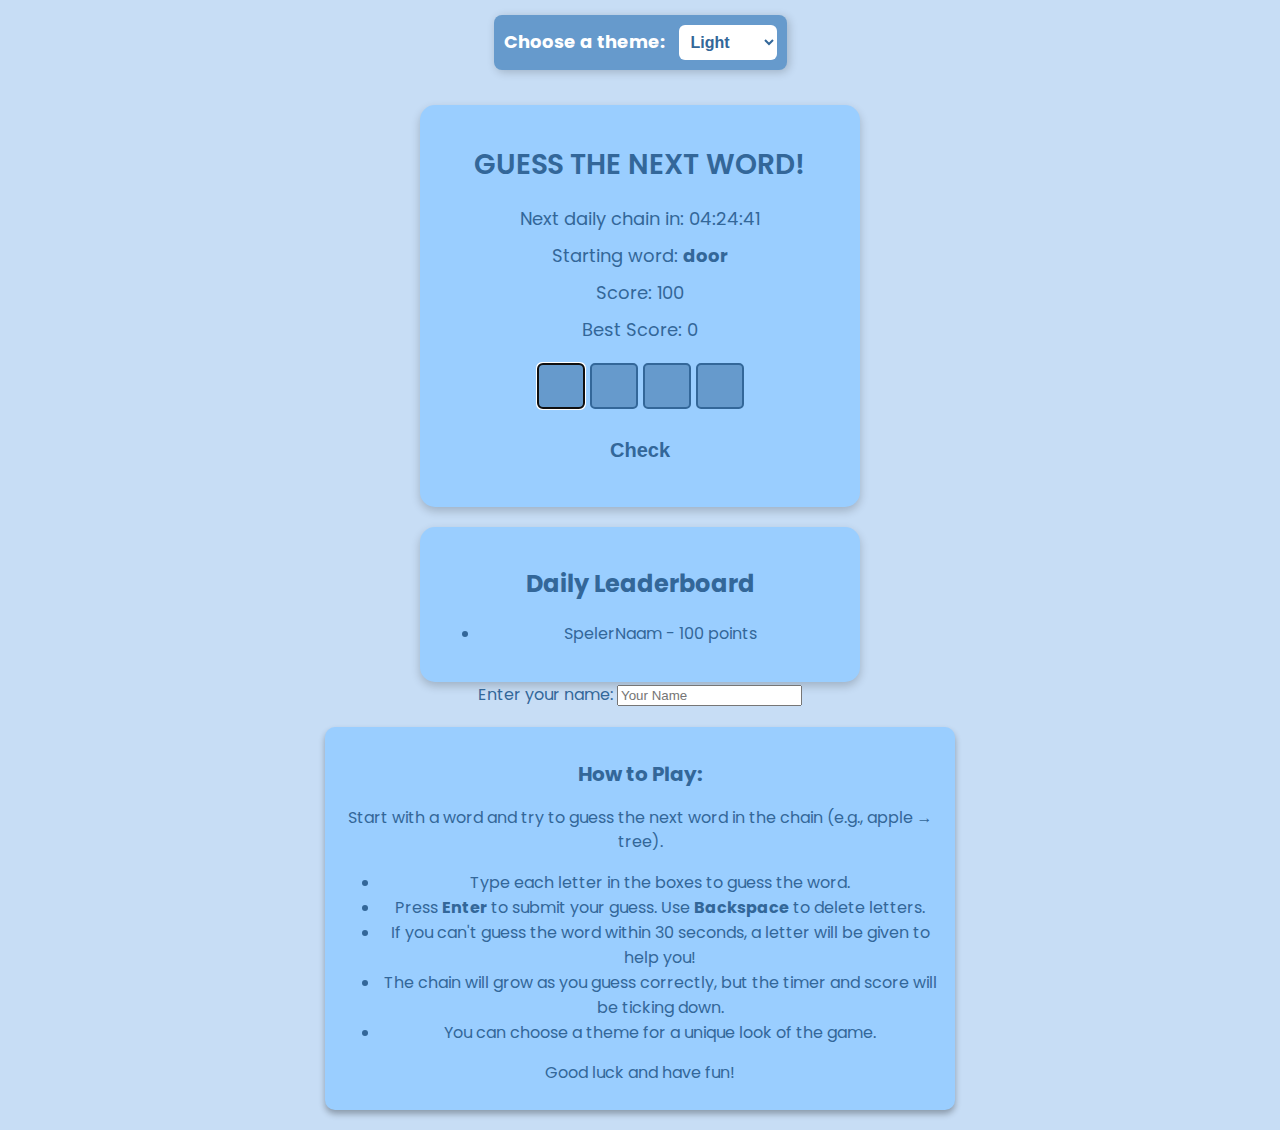
==== index.html @ 250a22d8 "Update index.html" ====
<!DOCTYPE html>
<html lang="en">
<head>
    <!-- Google Analytics -->
<script async src="https://www.googletagmanager.com/gtag/js?id=G-YS5YRS7KCM"></script>
<script>
    window.dataLayer = window.dataLayer || [];
    function gtag(){dataLayer.push(arguments);}
    gtag('js', new Date());
    gtag('config', 'G-YS5YRS7KCM');
</script>
    <meta charset="UTF-8">
    <meta name="viewport" content="width=device-width, initial-scale=1.0">
    <title>ChainItUp - Word Guessing Game</title>
    <link rel="stylesheet" href="style.css">
    <title>Chain Word Guessing Game - Play Now!</title>
    <meta name="description" content="Play the best chain word guessing game! Start with a word and guess the next related word. Can you complete the chain?">
    <meta name="keywords" content="word guessing game, chain words, word challenge, fun word game">
</head>
<body>

    <div class="theme-selector">
    <label for="theme">Choose a theme:</label>
    <select id="theme" onchange="changeTheme()">
        <option value="light">Light</option>
        <option value="dark">Dark</option>
        <option value="colorful">Colorful</option>
    </select>
</div>


    <!-- Game Section -->
    <div class="container" id="gameContainer">
        <h1>Guess the next word!</h1>
        <p>Next daily chain in: <span id="dailyTimer">--:--:--</span></p>
        <p>Starting word: <strong id="currentWord"></strong></p>
        
        <!-- Score Display -->
        <p>Score: <span id="score">100</span></p> <!-- Score wordt hier getoond -->
        <p>Best Score: <span id="bestScore">0</span></p> <!-- Best Score wordt hier getoond -->

        <div id="inputContainer"></div>  <!-- Letter boxes will be generated here -->
        
        <button onclick="checkAnswer()">Check</button>
        <p id="feedback"></p>
    </div>

    <div class="container hidden" id="winScreen">
        <h1>🎉 You Won! 🎉</h1>
        <p>Congratulations! You completed the word chain.</p>
        <button onclick="restartGame()">Play Again</button>
    </div>

    <div class="container" id="leaderboardContainer">
    <h2>Daily Leaderboard</h2>
    <ul id="leaderboardList">
        <!-- Lijst van topscores wordt hier geladen -->
    </ul>
    </div>

    <div id="nameInputContainer">
    <label for="playerName">Enter your name:</label>
    <input type="text" id="playerName" placeholder="Your Name" />
    </div>

    <!-- Info Section at the bottom -->
    <div class="info-board">
    <h2>How to Play:</h2>
    <p>Start with a word and try to guess the next word in the chain (e.g., apple → tree).</p>
    <ul>
        <li>Type each letter in the boxes to guess the word.</li>
        <li>Press <strong>Enter</strong> to submit your guess. Use <strong>Backspace</strong> to delete letters.</li>
        <li>If you can't guess the word within 30 seconds, a letter will be given to help you!</li>
        <li>The chain will grow as you guess correctly, but the timer and score will be ticking down.</li>
        <li>You can choose a theme for a unique look of the game.</li>
    </ul>
    <p>Good luck and have fun!</p>
</div>


    <script src="script.js"></script>
</body>
</html>
---- style.css ----
@import url('https://fonts.googleapis.com/css2?family=Poppins:wght@400;600&display=swap');

body {
    font-family: 'Poppins', sans-serif;
    text-align: center;
    background-color: #C7DDF5;
    margin: 0;
    padding: 0;
    color: #336799;
    display: flex;
    flex-direction: column;
    min-height: 100vh;
}

#scoreBoard {
    background-color: #336799;
    color: #fff;
    padding: 10px 0;
}

.container {
    margin-top: 20px;
    background: #9ACEFF;
    padding: 20px;
    width: 80%;
    max-width: 400px;
    margin-left: auto;
    margin-right: auto;
    box-shadow: 0px 4px 10px rgba(0, 0, 0, 0.2);
    border-radius: 15px;
    text-align: center;
    flex-grow: 1;
}

.hidden {
    display: none;
}

h1 {
    font-size: 28px;
    font-weight: 600;
    text-transform: uppercase;
    color: #336799;
}

p {
    font-size: 18px;
    margin: 10px 0;
}

#inputContainer {
    display: flex;
    justify-content: center;
    gap: 5px;
    margin: 20px 0;
}

.letter-box {
    width: 40px;
    height: 40px;
    font-size: 24px;
    text-align: center;
    border: 2px solid #336799;
    background-color: #669ACC;
    color: #336799;
    font-weight: bold;
    border-radius: 5px;
    text-transform: uppercase;
}

/* 🎁 Stijl voor hintletters (vergrendeld) */
.hint-letter {
    background-color: #e75858; /* Donkergrijze achtergrond */
    color: white; /* Witte tekst */
    font-weight: bold;
    border: 2px solid #444; /* Donkerdere rand */
    cursor: not-allowed; /* Verandert de cursor zodat duidelijk is dat het niet bewerkt kan worden */
}

/* Knopstijl */
button {
    font-size: 20px;
    padding: 10px 20px;
    border-radius: 5px;
    border: none;
    background-color: #9ACEFF;
    color: #336799;
    font-weight: bold;
    cursor: pointer;
    transition: 0.3s;
}

button:hover {
    background-color: #669ACC;
}

#feedback {
    font-size: 22px;
    font-weight: bold;
    margin-top: 15px;
    color: #336799;
}

/* 🎉 Animatie voor correcte antwoorden */
.correct {
    animation: correctAnim 0.5s ease-in-out;
}

@keyframes correctAnim {
    0% { transform: scale(1); }
    50% { transform: scale(1.1); }
    100% { transform: scale(1); }
}

/* ❌ Animatie voor foute antwoorden */
.wrong {
    animation: shake 0.3s ease-in-out;
}

@keyframes shake {
    0% { transform: translateX(0); }
    25% { transform: translateX(-5px); }
    50% { transform: translateX(5px); }
    75% { transform: translateX(-5px); }
    100% { transform: translateX(0); }
}

/* Info-bord onderaan */
.info-board {
    background: #9ACEFF;
    color: #336799;
    padding: 15px;
    margin: 20px auto;
    width: 80%;
    max-width: 600px;
    border-radius: 10px;
    box-shadow: 0 4px 6px rgba(0, 0, 0, 0.3);
    font-size: 16px;
    position: relative;
    bottom: 0;
}

.info-board h2 {
    font-size: 20px;
    font-weight: bold;
}

.info-board p {
    font-size: 16px;
    line-height: 1.5;
}

/* Thema selector */
.theme-selector {
    margin: 10px;
    text-align: center;
}

.theme-selector select {
    font-size: 16px;
    padding: 5px;
    border-radius: 5px;
    border: 1px solid #336799;
}

/* Thema selector */
.theme-selector {
    margin: 10px;
    text-align: center;
}

.theme-selector select {
    font-size: 16px;
    padding: 5px;
    border-radius: 5px;
    border: 1px solid #336799;
}

/* Licht thema (standaard) */
body.light-theme {
    background-color: #C7DDF5;
    color: #336799;
}

body.light-theme .container {
    background: #9ACEFF;
}

/* Donker thema */
body.dark-theme {
    background-color: #1A1A2E;
    color: #EAEAEA;
}

body.dark-theme .container {
    background: #16213E;
    color: #EAEAEA;
}

/* Kleurrijk thema */
body.colorful-theme {
    background: linear-gradient(45deg, #FF6B6B, #6BFF95, #6B95FF);
    color: white;
}

body.colorful-theme .container {
    background: rgba(255, 255, 255, 0.2);
    backdrop-filter: blur(5px);
    border: 2px solid white;
}

/* Thema selector - mooiere stijl */
.theme-selector {
    margin: 15px auto;
    text-align: center;
    background: #669ACC;
    padding: 10px;
    width: fit-content;
    border-radius: 8px;
    box-shadow: 2px 2px 10px rgba(0, 0, 0, 0.2);
}

.theme-selector label {
    font-size: 18px;
    font-weight: bold;
    color: white;
    margin-right: 10px;
}

.theme-selector select {
    font-size: 16px;
    padding: 8px;
    border-radius: 6px;
    border: none;
    background: white;
    color: #336799;
    font-weight: bold;
    cursor: pointer;
    transition: 0.3s;
}

.theme-selector select:hover {
    background: #ddd;
}
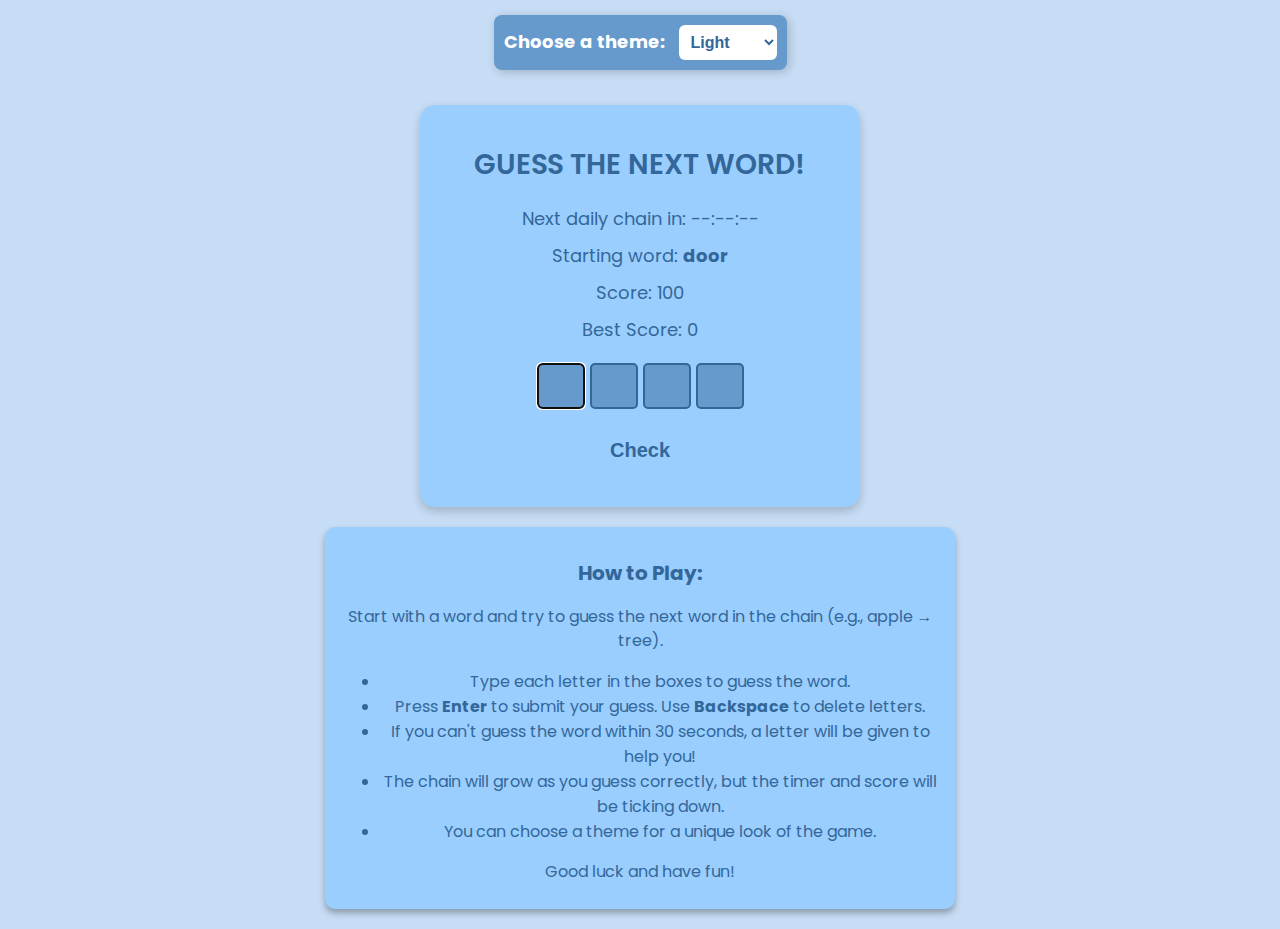
==== commit 8d656b32: "Update index.html" ====
--- a/index.html
+++ b/index.html
@@ -52,18 +52,7 @@
         <p>Congratulations! You completed the word chain.</p>
         <button onclick="restartGame()">Play Again</button>
     </div>
-
-    <div class="container" id="leaderboardContainer">
-    <h2>Daily Leaderboard</h2>
-    <ul id="leaderboardList">
-        <!-- Lijst van topscores wordt hier geladen -->
-    </ul>
-    </div>
-
-    <div id="nameInputContainer">
-    <label for="playerName">Enter your name:</label>
-    <input type="text" id="playerName" placeholder="Your Name" />
-    </div>
+    
 
     <!-- Info Section at the bottom -->
     <div class="info-board">
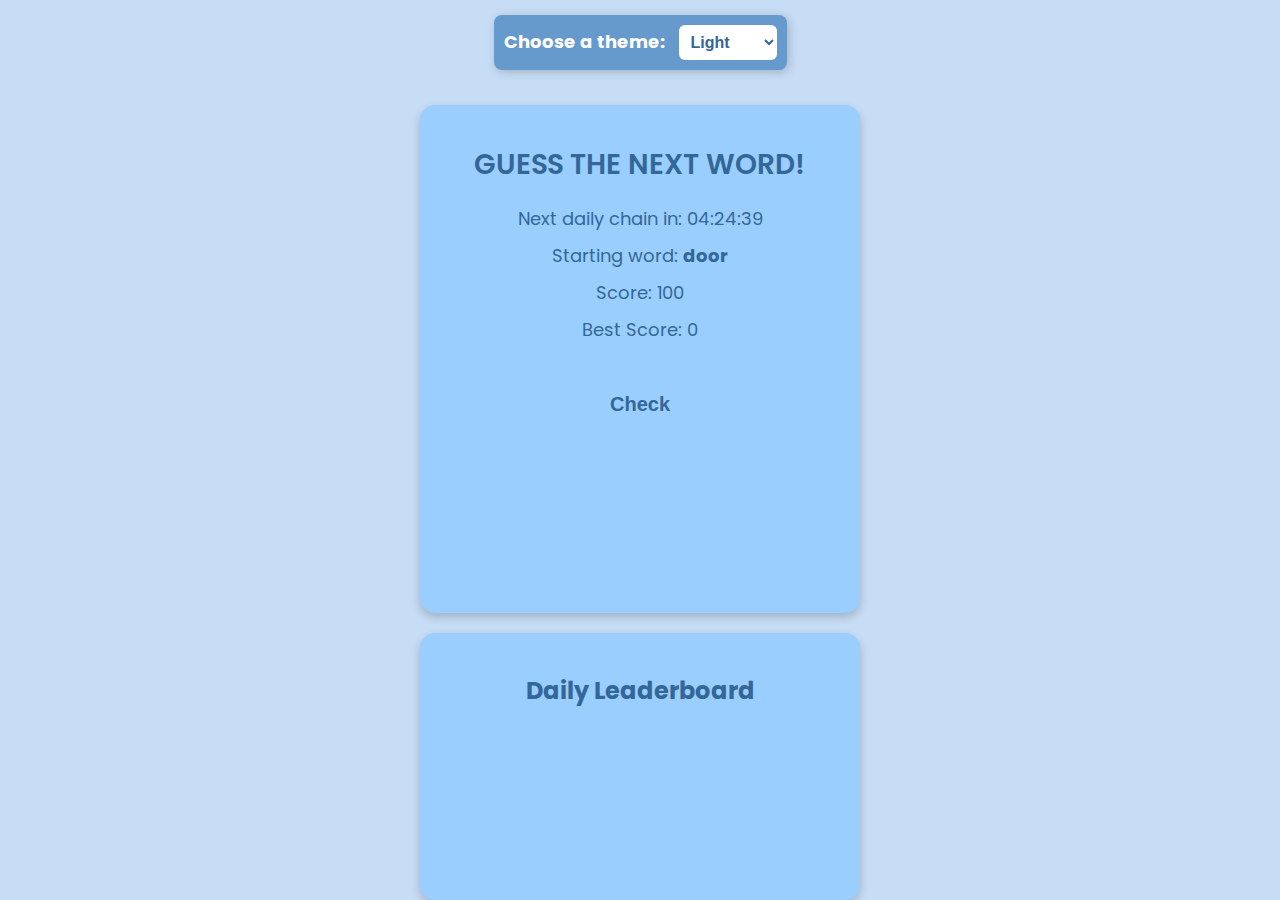
==== commit f81c4aca: "Update index.html" ====
--- a/index.html
+++ b/index.html
@@ -1,35 +1,21 @@
-
-
 <!DOCTYPE html>
 <html lang="en">
 <head>
-    <!-- Google Analytics -->
-<script async src="https://www.googletagmanager.com/gtag/js?id=G-YS5YRS7KCM"></script>
-<script>
-    window.dataLayer = window.dataLayer || [];
-    function gtag(){dataLayer.push(arguments);}
-    gtag('js', new Date());
-    gtag('config', 'G-YS5YRS7KCM');
-</script>
     <meta charset="UTF-8">
     <meta name="viewport" content="width=device-width, initial-scale=1.0">
     <title>ChainItUp - Word Guessing Game</title>
     <link rel="stylesheet" href="style.css">
-    <title>Chain Word Guessing Game - Play Now!</title>
-    <meta name="description" content="Play the best chain word guessing game! Start with a word and guess the next related word. Can you complete the chain?">
-    <meta name="keywords" content="word guessing game, chain words, word challenge, fun word game">
 </head>
 <body>
 
     <div class="theme-selector">
-    <label for="theme">Choose a theme:</label>
-    <select id="theme" onchange="changeTheme()">
-        <option value="light">Light</option>
-        <option value="dark">Dark</option>
-        <option value="colorful">Colorful</option>
-    </select>
-</div>
-
+        <label for="theme">Choose a theme:</label>
+        <select id="theme" onchange="changeTheme()">
+            <option value="light">Light</option>
+            <option value="dark">Dark</option>
+            <option value="colorful">Colorful</option>
+        </select>
+    </div>
 
     <!-- Game Section -->
     <div class="container" id="gameContainer">
@@ -38,36 +24,24 @@
         <p>Starting word: <strong id="currentWord"></strong></p>
         
         <!-- Score Display -->
-        <p>Score: <span id="score">100</span></p> <!-- Score wordt hier getoond -->
-        <p>Best Score: <span id="bestScore">0</span></p> <!-- Best Score wordt hier getoond -->
+        <p>Score: <span id="score">100</span></p>
+        <p>Best Score: <span id="bestScore">0</span></p>
 
-        <div id="inputContainer"></div>  <!-- Letter boxes will be generated here -->
+        <div id="inputContainer"></div>
         
         <button onclick="checkAnswer()">Check</button>
         <p id="feedback"></p>
     </div>
 
+    <!-- Win Screen -->
     <div class="container hidden" id="winScreen">
         <h1>🎉 You Won! 🎉</h1>
         <p>Congratulations! You completed the word chain.</p>
         <button onclick="restartGame()">Play Again</button>
     </div>
-    
 
-    <!-- Info Section at the bottom -->
-    <div class="info-board">
-    <h2>How to Play:</h2>
-    <p>Start with a word and try to guess the next word in the chain (e.g., apple → tree).</p>
-    <ul>
-        <li>Type each letter in the boxes to guess the word.</li>
-        <li>Press <strong>Enter</strong> to submit your guess. Use <strong>Backspace</strong> to delete letters.</li>
-        <li>If you can't guess the word within 30 seconds, a letter will be given to help you!</li>
-        <li>The chain will grow as you guess correctly, but the timer and score will be ticking down.</li>
-        <li>You can choose a theme for a unique look of the game.</li>
-    </ul>
-    <p>Good luck and have fun!</p>
-</div>
-
+    <!-- Daily Leaderboard -->
+    <div class="container" id="leaderboard"></div>
 
     <script src="script.js"></script>
 </body>
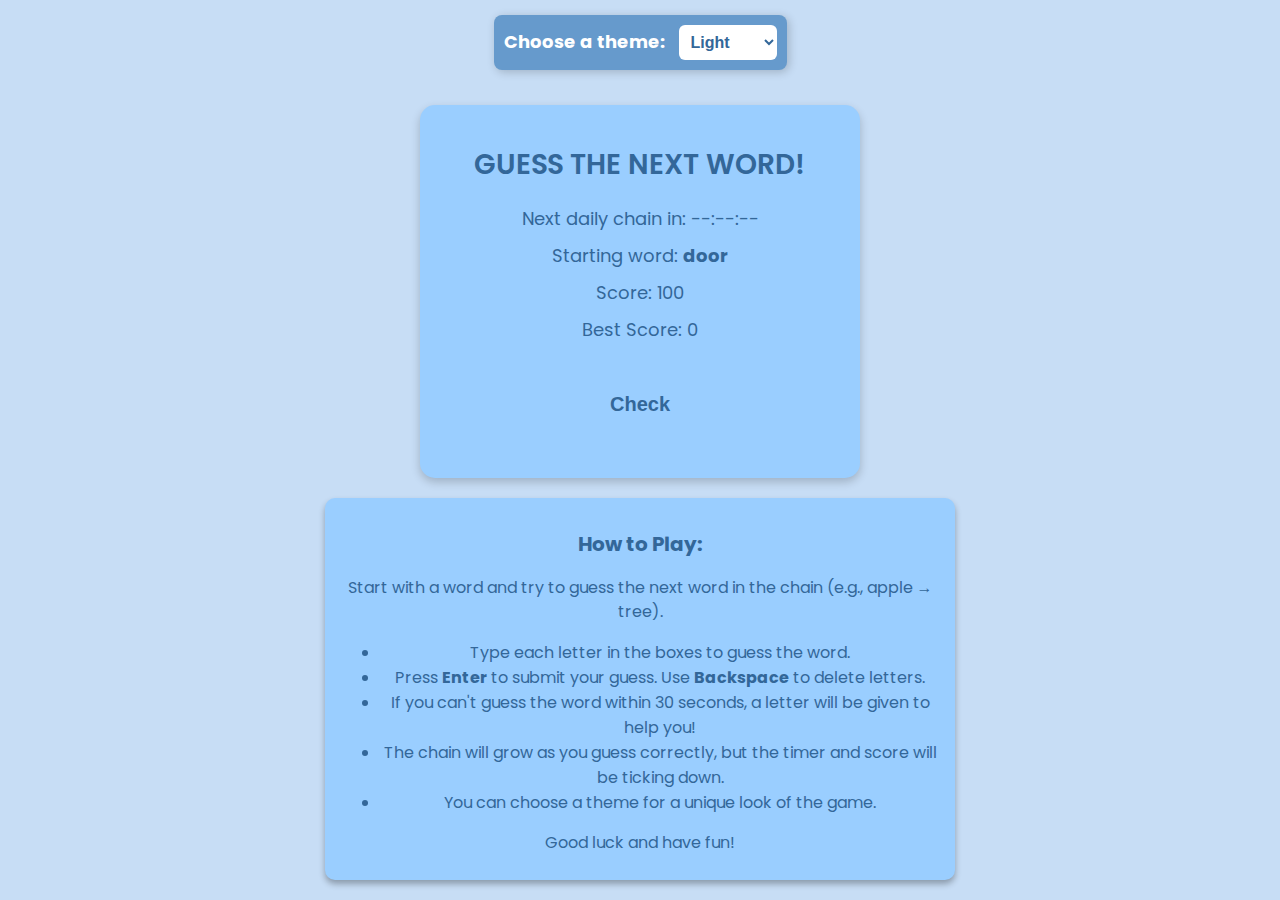
==== commit 7fbe2a91: "Update index.html" ====
--- a/index.html
+++ b/index.html
@@ -1,21 +1,35 @@
+
+
 <!DOCTYPE html>
 <html lang="en">
 <head>
+    <!-- Google Analytics -->
+<script async src="https://www.googletagmanager.com/gtag/js?id=G-YS5YRS7KCM"></script>
+<script>
+    window.dataLayer = window.dataLayer || [];
+    function gtag(){dataLayer.push(arguments);}
+    gtag('js', new Date());
+    gtag('config', 'G-YS5YRS7KCM');
+</script>
     <meta charset="UTF-8">
     <meta name="viewport" content="width=device-width, initial-scale=1.0">
     <title>ChainItUp - Word Guessing Game</title>
     <link rel="stylesheet" href="style.css">
+    <title>Chain Word Guessing Game - Play Now!</title>
+    <meta name="description" content="Play the best chain word guessing game! Start with a word and guess the next related word. Can you complete the chain?">
+    <meta name="keywords" content="word guessing game, chain words, word challenge, fun word game">
 </head>
 <body>
 
     <div class="theme-selector">
-        <label for="theme">Choose a theme:</label>
-        <select id="theme" onchange="changeTheme()">
-            <option value="light">Light</option>
-            <option value="dark">Dark</option>
-            <option value="colorful">Colorful</option>
-        </select>
-    </div>
+    <label for="theme">Choose a theme:</label>
+    <select id="theme" onchange="changeTheme()">
+        <option value="light">Light</option>
+        <option value="dark">Dark</option>
+        <option value="colorful">Colorful</option>
+    </select>
+</div>
+
 
     <!-- Game Section -->
     <div class="container" id="gameContainer">
@@ -24,24 +38,36 @@
         <p>Starting word: <strong id="currentWord"></strong></p>
         
         <!-- Score Display -->
-        <p>Score: <span id="score">100</span></p>
-        <p>Best Score: <span id="bestScore">0</span></p>
+        <p>Score: <span id="score">100</span></p> <!-- Score wordt hier getoond -->
+        <p>Best Score: <span id="bestScore">0</span></p> <!-- Best Score wordt hier getoond -->
 
-        <div id="inputContainer"></div>
+        <div id="inputContainer"></div>  <!-- Letter boxes will be generated here -->
         
         <button onclick="checkAnswer()">Check</button>
         <p id="feedback"></p>
     </div>
 
-    <!-- Win Screen -->
     <div class="container hidden" id="winScreen">
         <h1>🎉 You Won! 🎉</h1>
         <p>Congratulations! You completed the word chain.</p>
         <button onclick="restartGame()">Play Again</button>
     </div>
+    
 
-    <!-- Daily Leaderboard -->
-    <div class="container" id="leaderboard"></div>
+    <!-- Info Section at the bottom -->
+    <div class="info-board">
+    <h2>How to Play:</h2>
+    <p>Start with a word and try to guess the next word in the chain (e.g., apple → tree).</p>
+    <ul>
+        <li>Type each letter in the boxes to guess the word.</li>
+        <li>Press <strong>Enter</strong> to submit your guess. Use <strong>Backspace</strong> to delete letters.</li>
+        <li>If you can't guess the word within 30 seconds, a letter will be given to help you!</li>
+        <li>The chain will grow as you guess correctly, but the timer and score will be ticking down.</li>
+        <li>You can choose a theme for a unique look of the game.</li>
+    </ul>
+    <p>Good luck and have fun!</p>
+</div>
+
 
     <script src="script.js"></script>
 </body>
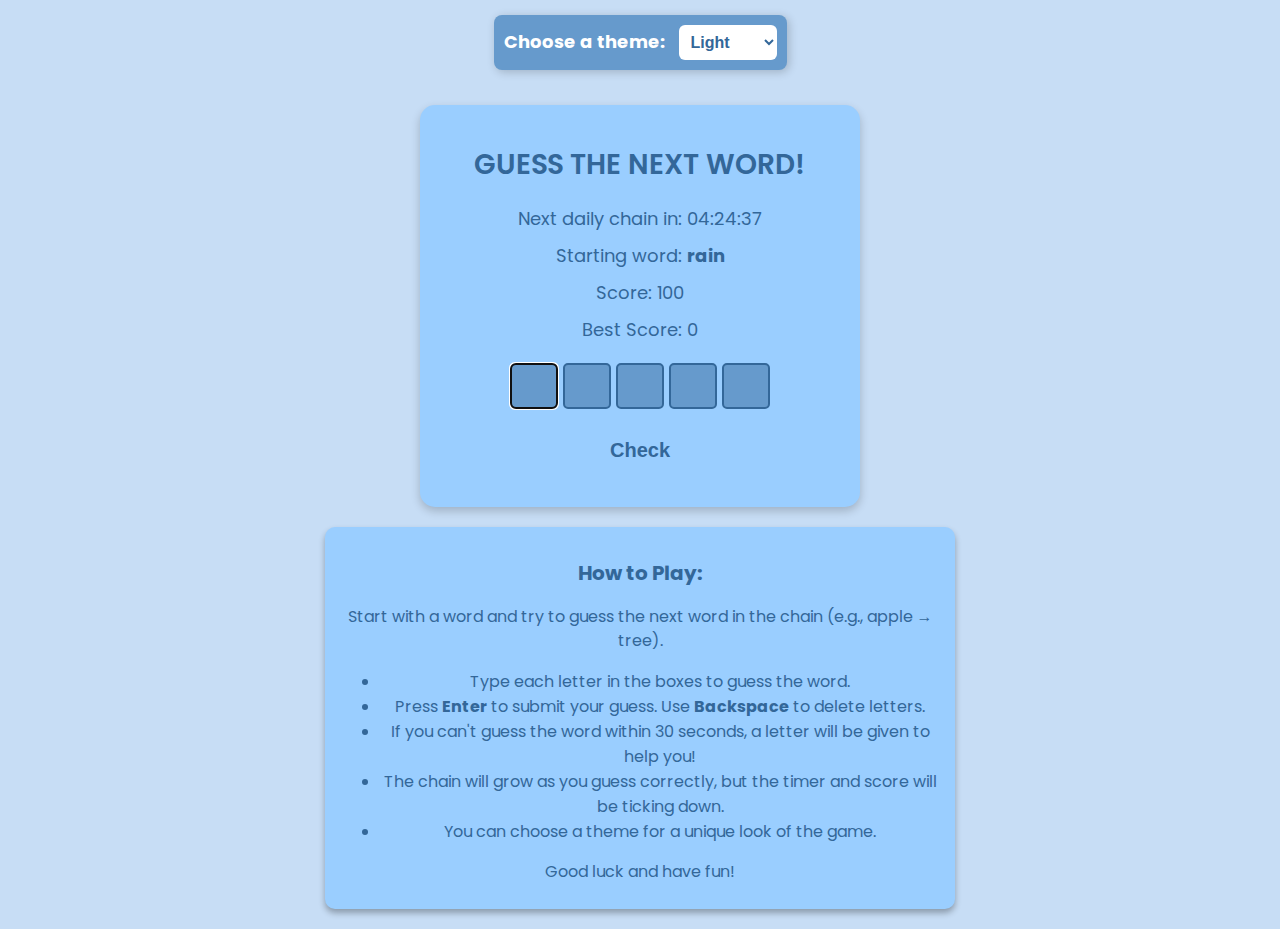
==== commit 4b8e7ba3: "Update index.html" ====
--- a/index.html
+++ b/index.html
@@ -18,6 +18,8 @@
     <title>Chain Word Guessing Game - Play Now!</title>
     <meta name="description" content="Play the best chain word guessing game! Start with a word and guess the next related word. Can you complete the chain?">
     <meta name="keywords" content="word guessing game, chain words, word challenge, fun word game">
+    <script async src="https://pagead2.googlesyndication.com/pagead/js/adsbygoogle.js?client=ca-pub-6760853979180615"
+     crossorigin="anonymous"></script>
 </head>
 <body>
 
--- a/style.css
+++ b/style.css
@@ -71,7 +71,7 @@
 
 /* 🎁 Stijl voor hintletters (vergrendeld) */
 .hint-letter {
-    background-color: #e75858; /* Donkergrijze achtergrond */
+    background-color: #008000; /* Donkergrijze achtergrond */
     color: white; /* Witte tekst */
     font-weight: bold;
     border: 2px solid #444; /* Donkerdere rand */
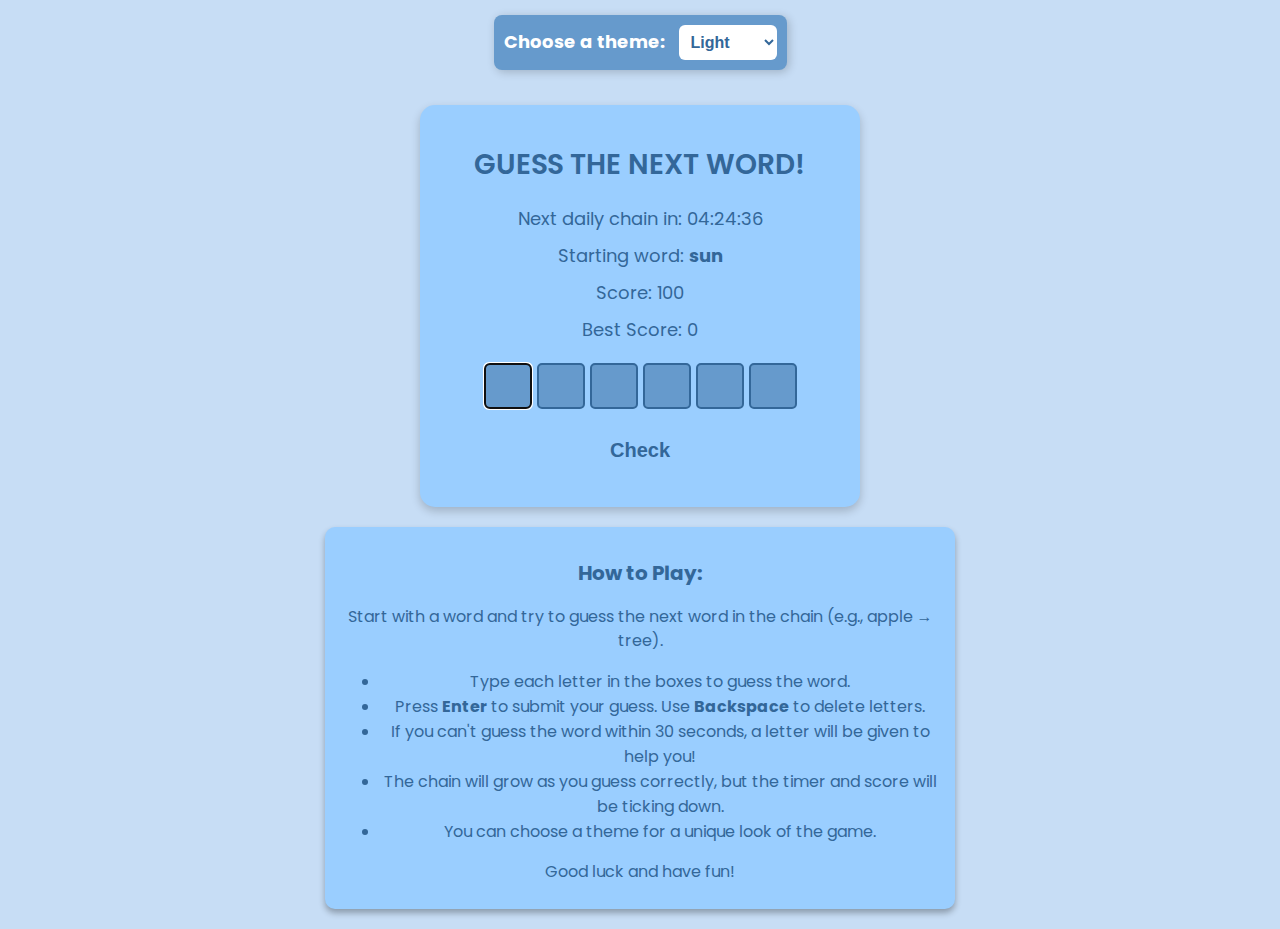
==== commit 80be4a3a: "Update index.html" ====
--- a/index.html
+++ b/index.html
@@ -15,7 +15,6 @@
     <meta name="viewport" content="width=device-width, initial-scale=1.0">
     <title>ChainItUp - Word Guessing Game</title>
     <link rel="stylesheet" href="style.css">
-    <title>Chain Word Guessing Game - Play Now!</title>
     <meta name="description" content="Play the best chain word guessing game! Start with a word and guess the next related word. Can you complete the chain?">
     <meta name="keywords" content="word guessing game, chain words, word challenge, fun word game">
     <script async src="https://pagead2.googlesyndication.com/pagead/js/adsbygoogle.js?client=ca-pub-6760853979180615"
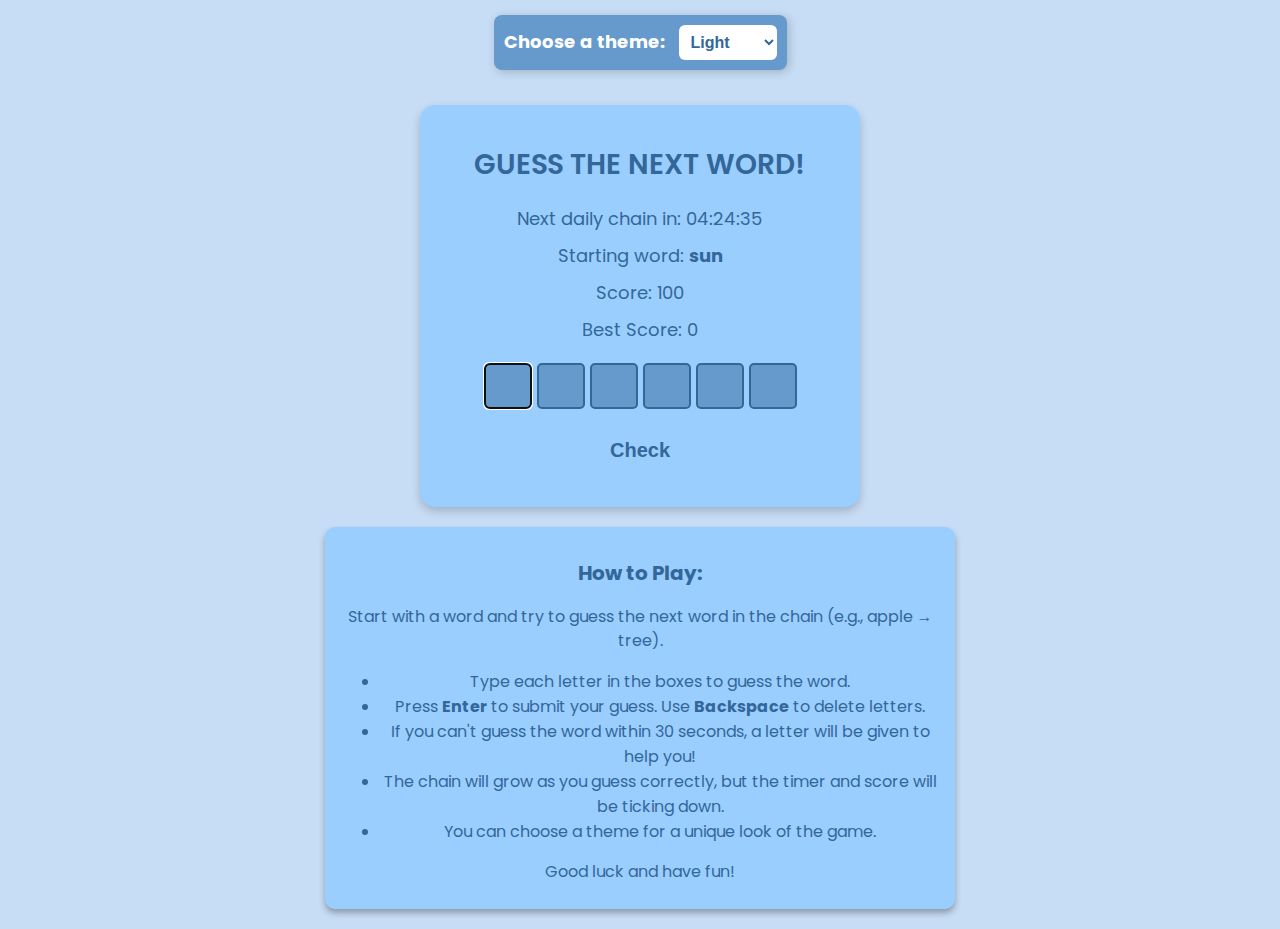
==== commit 36c4e57d: "Update index.html" ====
--- a/index.html
+++ b/index.html
@@ -19,6 +19,7 @@
     <meta name="keywords" content="word guessing game, chain words, word challenge, fun word game">
     <script async src="https://pagead2.googlesyndication.com/pagead/js/adsbygoogle.js?client=ca-pub-6760853979180615"
      crossorigin="anonymous"></script>
+    <link rel="icon" type="image/png" href="favicon.png">
 </head>
 <body>
 
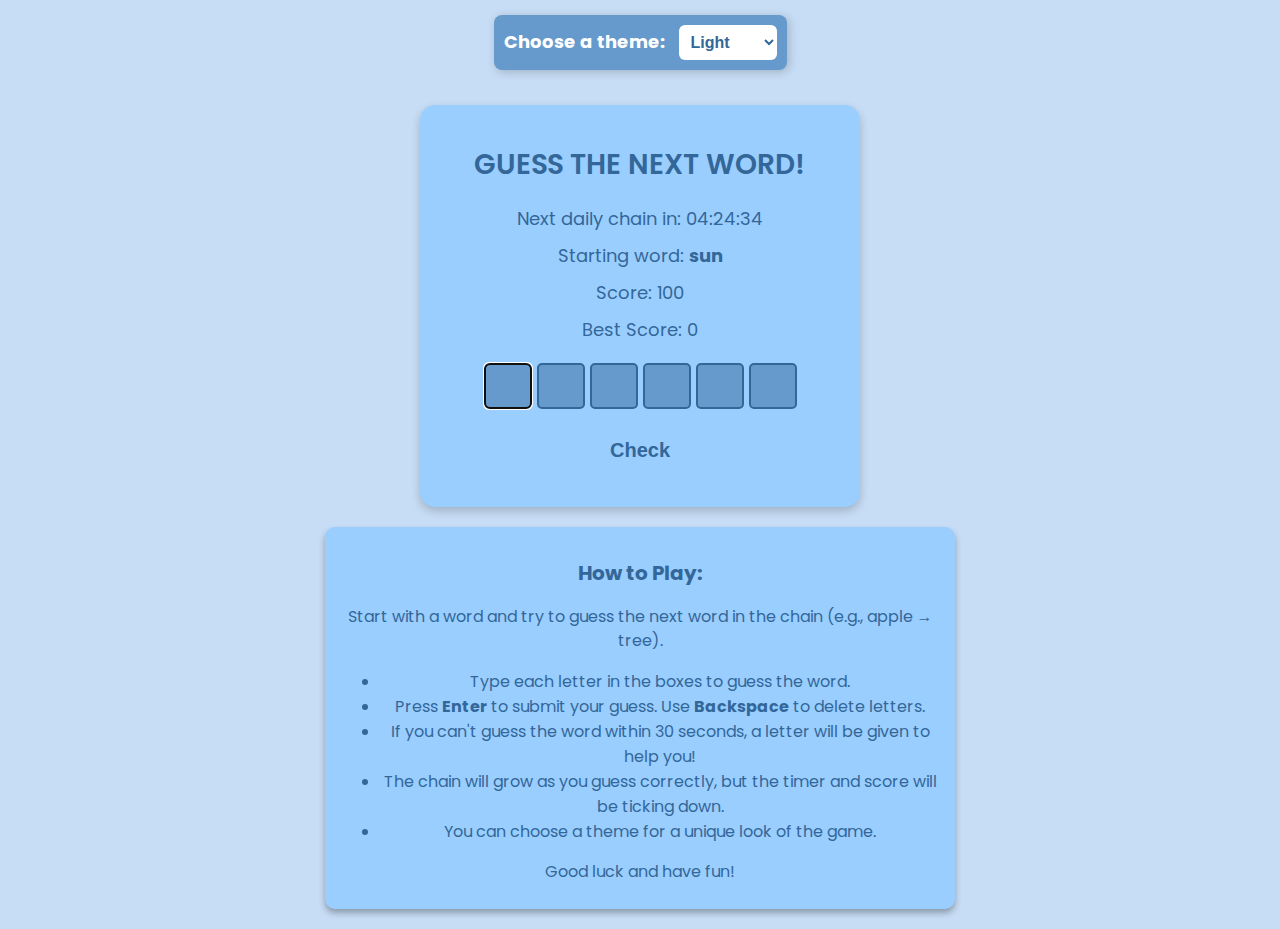
==== commit 35bd0c1b: "Update index.html" ====
--- a/index.html
+++ b/index.html
@@ -19,7 +19,7 @@
     <meta name="keywords" content="word guessing game, chain words, word challenge, fun word game">
     <script async src="https://pagead2.googlesyndication.com/pagead/js/adsbygoogle.js?client=ca-pub-6760853979180615"
      crossorigin="anonymous"></script>
-    <link rel="icon" type="image/png" href="favicon.png">
+    <link rel="icon" type="image/png" href="favicon.ico.png">
 </head>
 <body>
 
